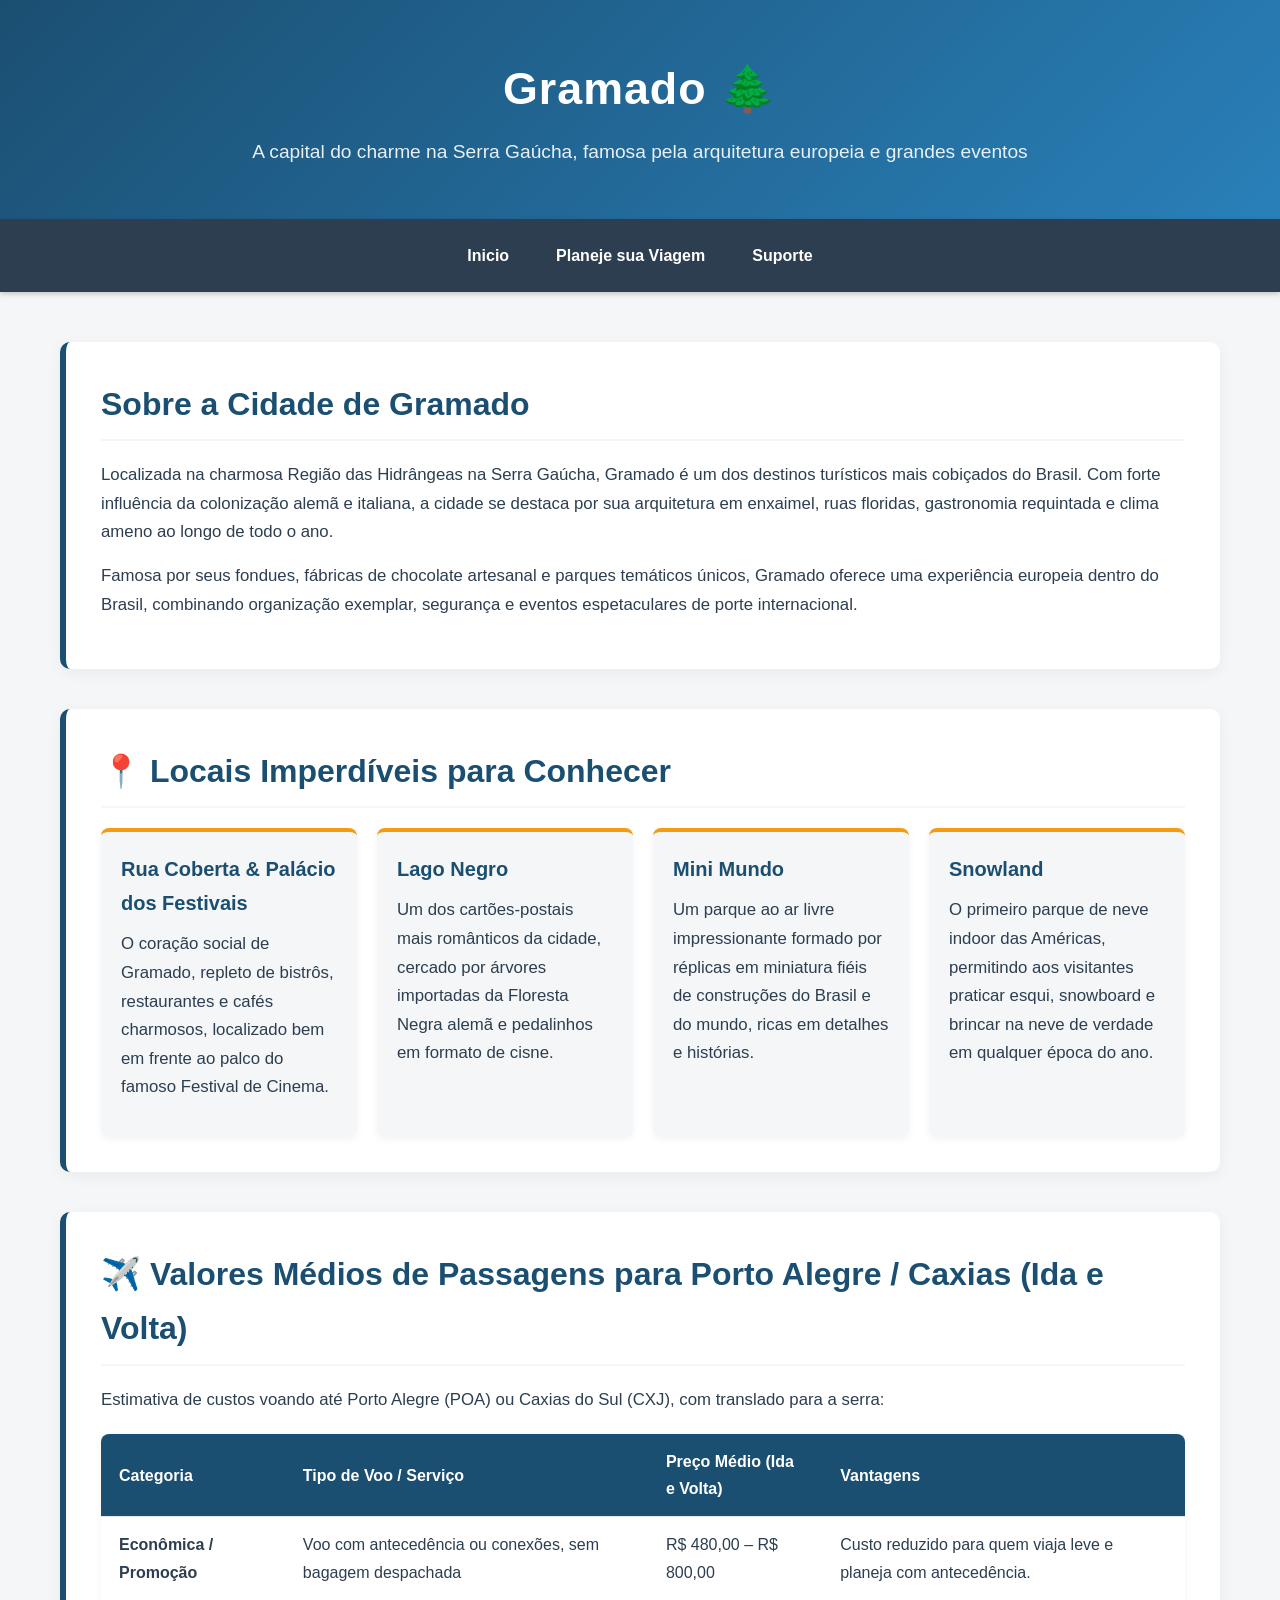
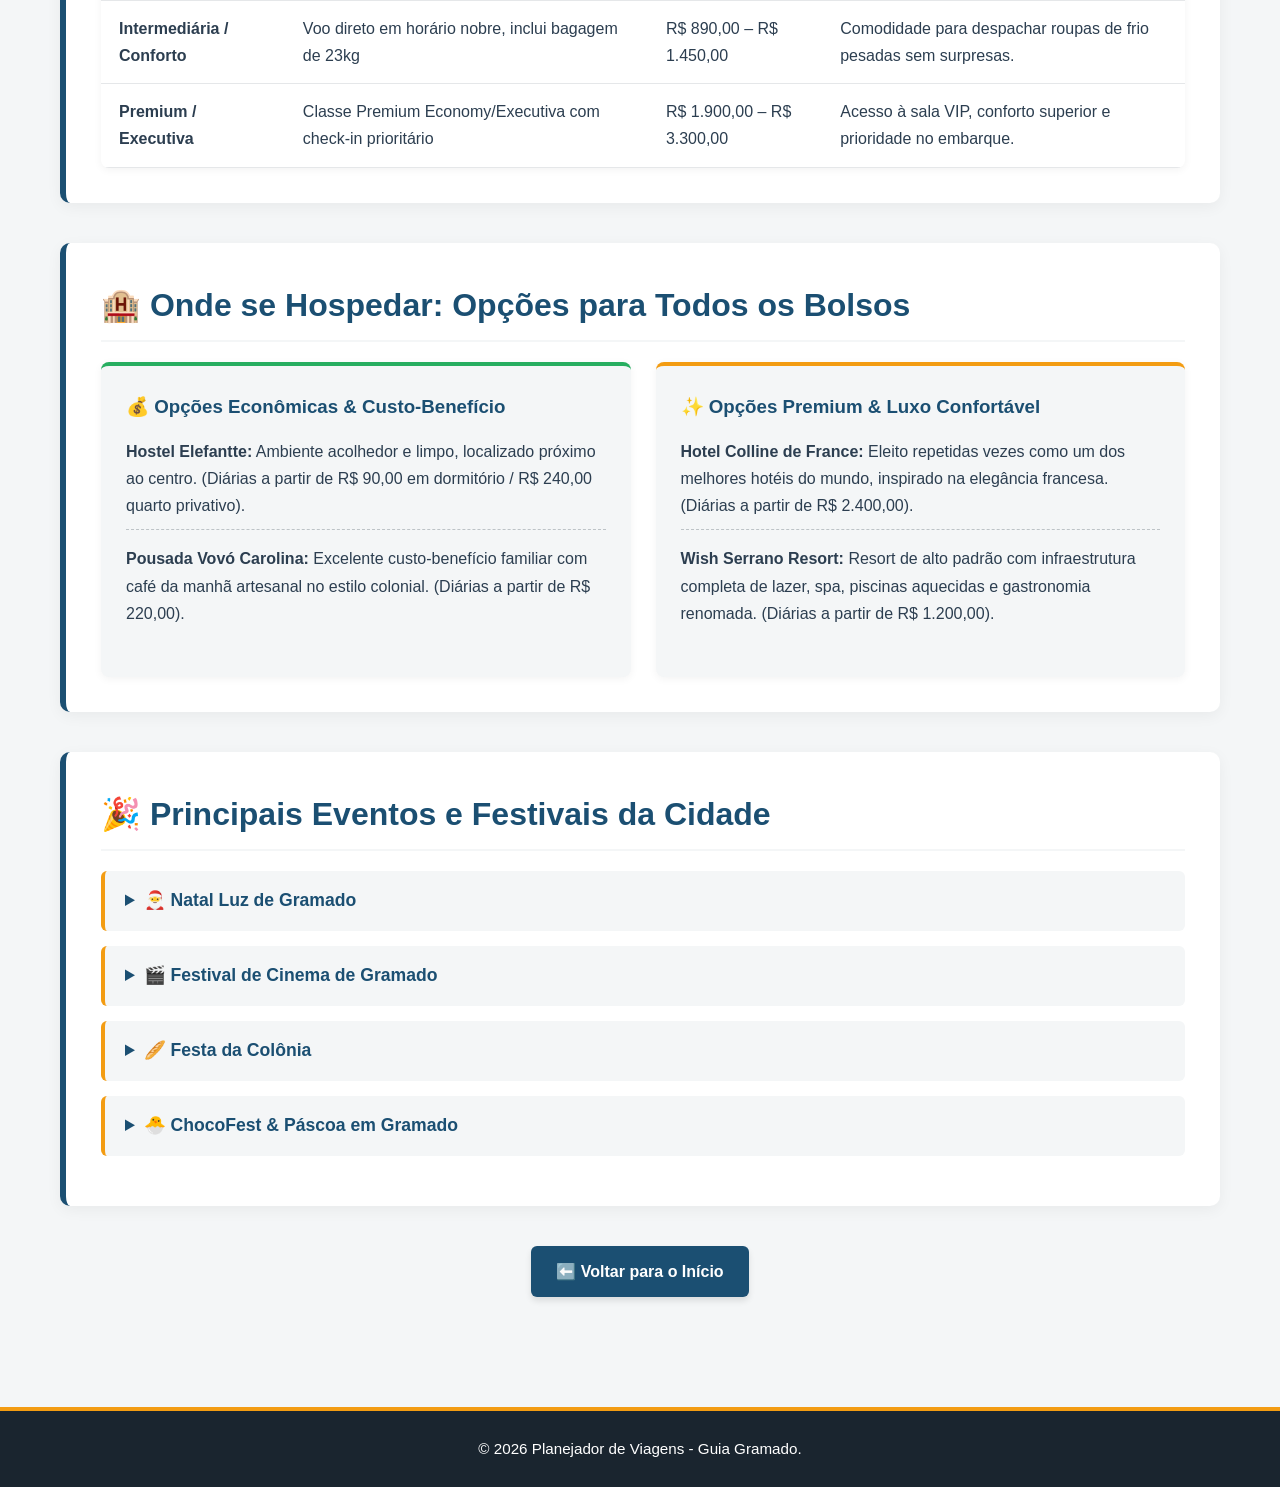
==== HTML/Gramado.html @ b94ad699 "começo" ====
<!DOCTYPE html>
<html lang="pt-br">

<head>
    <meta charset="UTF-8">
    <meta name="viewport" content="width=device-width, initial-scale=1.0">
    <title>Gramado - Planejador de Viagens</title>
    <!-- Link para o CSS exclusivo de Gramado -->
    <link rel="stylesheet" href="../CSS/Gramado.css">
</head>

<body>

    <!-- Cabeçalho Principal -->
    <header id="cabecalho">
        <h1>Gramado 🌲</h1>
        <p>A capital do charme na Serra Gaúcha, famosa pela arquitetura europeia e grandes eventos</p>
    </header>

    <!-- Menu de Navegação (Flexbox) -->
    <nav id="menu">
        <a href="index.html">Inicio</a>
        <a href="Planejamento.html">Planeje sua Viagem</a>
        <a href="Suporte.html">Suporte</a>
    </nav>

    <!-- Conteúdo Principal -->
    <main id="conteudo">

        <!-- 1. Sobre a Cidade -->
        <section class="secao-info">
            <h2>Sobre a Cidade de Gramado</h2>
            <p>Localizada na charmosa Região das Hidrângeas na Serra Gaúcha, Gramado é um dos destinos turísticos mais
                cobiçados do Brasil. Com forte influência da colonização alemã e italiana, a cidade se destaca por sua
                arquitetura em enxaimel, ruas floridas, gastronomia requintada e clima ameno ao longo de todo o ano.</p>
            <p>Famosa por seus fondues, fábricas de chocolate artesanal e parques temáticos únicos, Gramado oferece uma
                experiência europeia dentro do Brasil, combinando organização exemplar, segurança e eventos
                espetaculares de porte internacional.</p>
        </section>

        <!-- 2. Locais Imperdíveis para Visitar -->
        <section class="secao-info">
            <h2>📍 Locais Imperdíveis para Conhecer</h2>
            <div class="grid-locais">
                <article class="card-local">
                    <h3>Rua Coberta & Palácio dos Festivais</h3>
                    <p>O coração social de Gramado, repleto de bistrôs, restaurantes e cafés charmosos, localizado bem
                        em frente ao palco do famoso Festival de Cinema.</p>
                </article>

                <article class="card-local">
                    <h3>Lago Negro</h3>
                    <p>Um dos cartões-postais mais românticos da cidade, cercado por árvores importadas da Floresta
                        Negra alemã e pedalinhos em formato de cisne.</p>
                </article>

                <article class="card-local">
                    <h3>Mini Mundo</h3>
                    <p>Um parque ao ar livre impressionante formado por réplicas em miniatura fiéis de construções do
                        Brasil e do mundo, ricas em detalhes e histórias.</p>
                </article>

                <article class="card-local">
                    <h3>Snowland</h3>
                    <p>O primeiro parque de neve indoor das Américas, permitindo aos visitantes praticar esqui,
                        snowboard e brincar na neve de verdade em qualquer época do ano.</p>
                </article>
            </div>
        </section>

        <!-- 3. Valores Médios de Passagens (Tabela) -->
        <section class="secao-info">
            <h2>✈️ Valores Médios de Passagens para Porto Alegre / Caxias (Ida e Volta)</h2>
            <p>Estimativa de custos voando até Porto Alegre (POA) ou Caxias do Sul (CXJ), com translado para a serra:
            </p>

            <table class="tabela-precos">
                <thead>
                    <tr>
                        <th>Categoria</th>
                        <th>Tipo de Voo / Serviço</th>
                        <th>Preço Médio (Ida e Volta)</th>
                        <th>Vantagens</th>
                    </tr>
                </thead>
                <tbody>
                    <tr>
                        <td><strong>Econômica / Promoção</strong></td>
                        <td>Voo com antecedência ou conexões, sem bagagem despachada</td>
                        <td>R$ 480,00 – R$ 800,00</td>
                        <td>Custo reduzido para quem viaja leve e planeja com antecedência.</td>
                    </tr>
                    <tr>
                        <td><strong>Intermediária / Conforto</strong></td>
                        <td>Voo direto em horário nobre, inclui bagagem de 23kg</td>
                        <td>R$ 890,00 – R$ 1.450,00</td>
                        <td>Comodidade para despachar roupas de frio pesadas sem surpresas.</td>
                    </tr>
                    <tr>
                        <td><strong>Premium / Executiva</strong></td>
                        <td>Classe Premium Economy/Executiva com check-in prioritário</td>
                        <td>R$ 1.900,00 – R$ 3.300,00</td>
                        <td>Acesso à sala VIP, conforto superior e prioridade no embarque.</td>
                    </tr>
                </tbody>
            </table>
        </section>

        <!-- 4. Opções de Hospedagem -->
        <section class="secao-info">
            <h2>🏨 Onde se Hospedar: Opções para Todos os Bolsos</h2>

            <div class="hospedagens-container">
                <div class="box-hospedagem economica">
                    <h3>💰 Opções Econômicas & Custo-Benefício</h3>
                    <ul>
                        <li><strong>Hostel Elefantte:</strong> Ambiente acolhedor e limpo, localizado próximo ao centro.
                            (Diárias a partir de R$ 90,00 em dormitório / R$ 240,00 quarto privativo).</li>
                        <li><strong>Pousada Vovó Carolina:</strong> Excelente custo-benefício familiar com café da manhã
                            artesanal no estilo colonial. (Diárias a partir de R$ 220,00).</li>
                    </ul>
                </div>

                <div class="box-hospedagem luxo">
                    <h3>✨ Opções Premium & Luxo Confortável</h3>
                    <ul>
                        <li><strong>Hotel Colline de France:</strong> Eleito repetidas vezes como um dos melhores hotéis
                            do mundo, inspirado na elegância francesa. (Diárias a partir de R$ 2.400,00).</li>
                        <li><strong>Wish Serrano Resort:</strong> Resort de alto padrão com infraestrutura completa de
                            lazer, spa, piscinas aquecidas e gastronomia renomada. (Diárias a partir de R$ 1.200,00).
                        </li>
                    </ul>
                </div>
            </div>
        </section>

        <!-- 5. Eventos e Festivais em Gramado -->
        <section class="secao-info">
            <h2>🎉 Principais Eventos e Festivais da Cidade</h2>

            <details class="curiosidade-item">
                <summary>🎅 Natal Luz de Gramado</summary>
                <p>O maior evento natalino da América Latina. Durante os meses de fim de ano, a cidade se transforma com
                    desfiles cenográficos, acendimento das luzes, concertos e espetáculos flutuantes nos lagos.</p>
            </details>

            <details class="curiosidade-item">
                <summary>🎬 Festival de Cinema de Gramado</summary>
                <p>O mais prestigiado e tradicional festival audiovisual do país, realizado no Palácio dos Festivais,
                    reunindo celebridades e premiando os melhores filmes ibero-americanos com o cobiçado troféu Kikito.
                </p>
            </details>

            <details class="curiosidade-item">
                <summary>🥖 Festa da Colônia</summary>
                <p>Celebração cultural das origens de Gramado, onde agricultores e descendentes de imigrantes alemães,
                    italianos e gaúchos oferecem danças típicas, artesanato e pães e cucas assados na hora em fornos de
                    barro.</p>
            </details>

            <details class="curiosidade-item">
                <summary>🐣 ChocoFest & Páscoa em Gramado</summary>
                <p>Evento que transforma as avenidas em um universo lúdico de chocolate artesanal, com paradas de
                    coelhos, oficinas gastronômicas e decoração temática em cada esquina.</p>
            </details>
        </section>

          <!-- Botão de Retorno ao Início -->
        <div style="text-align: center; margin-top: 40px;">
            <a href="index.html" class="btn-voltar">⬅️ Voltar para o Início</a>
        </div>

    </main>

    <!-- Rodapé -->
    <footer id="rodape">
        <p>&copy; 2026 Planejador de Viagens - Guia Gramado.</p>
    </footer>

</body>

</html>
---- CSS/Gramado.css ----
/* =========================================
   VARIÁVEIS E CONFIGURAÇÕES GLOBAIS
   (Mesmo padrão visual da tela Index)
   ========================================= */
:root {
    --cor-primaria: #1B4F72;    /* Azul profundo */
    --cor-secundaria: #F39C12;  /* Laranja vibrante para destaque */
    --cor-fundo: #F4F6F7;       /* Cinza claro de fundo */
    --cor-card: #FFFFFF;        /* Branco puro para os cards */
    --cor-texto: #2C3E50;       /* Texto escuro para boa legibilidade */
    --fonte-principal: Arial, Verdana, sans-serif;
}

/* Reseta margens e aplica o Box Model (Aula 11) */
* {
    box-sizing: border-box;
    margin: 0;
    padding: 0;
}

body {
    font-family: var(--fonte-principal);
    background-color: var(--cor-fundo);
    color: var(--cor-texto);
    line-height: 1.7;
}

/* =========================================
   CABEÇALHO (HEADER)
   ========================================= */
#cabecalho {
    background: linear-gradient(135deg, #1B4F72, #2980B9);
    color: white;
    text-align: center;
    padding: 50px 20px;
    box-shadow: 0 4px 6px rgba(0, 0, 0, 0.1);
}

#cabecalho h1 {
    font-size: 2.8rem;
    margin-bottom: 10px;
    letter-spacing: 1px;
}

#cabecalho p {
    font-size: 1.2rem;
    opacity: 0.9;
}

/* =========================================
   MENU DE NAVEGAÇÃO (FLEXBOX - Aulas 15 e 18)
   ========================================= */
#menu {
    display: flex;
    justify-content: center;
    flex-wrap: wrap;
    background-color: #2C3E50;
    padding: 15px;
    gap: 15px;
    position: sticky;
    top: 0;
    z-index: 1000;
    box-shadow: 0 2px 5px rgba(0,0,0,0.2);
}

#menu a {
    color: white;
    text-decoration: none;
    font-weight: bold;
    padding: 8px 16px;
    border-radius: 4px;
    transition: background-color 0.3s, color 0.3s;
}

#menu a:hover {
    background-color: var(--cor-secundaria);
    color: #FFFFFF;
}

/* =========================================
   CONTEÚDO PRINCIPAL E SEÇÕES INFORMATIVAS
   ========================================= */
#conteudo {
    padding: 50px 20px;
    max-width: 1200px;
    margin: 0 auto;
}

.secao-info {
    background-color: var(--cor-card);
    padding: 35px;
    border-radius: 10px;
    box-shadow: 0 4px 15px rgba(0, 0, 0, 0.05);
    margin-bottom: 40px;
    border-left: 6px solid var(--cor-primaria);
}

.secao-info h2 {
    color: var(--cor-primaria);
    font-size: 2rem;
    margin-bottom: 20px;
    border-bottom: 2px solid var(--cor-fundo);
    padding-bottom: 8px;
}

.secao-info p {
    margin-bottom: 15px;
    font-size: 1.05rem;
}

/* =========================================
   GRID DE LOCAIS IMPERDÍVEIS (FLEXBOX)
   ========================================= */
.grid-locais {
    display: flex;
    gap: 20px;
    flex-wrap: wrap;
    margin-top: 20px;
}

.card-local {
    background: var(--cor-fundo);
    padding: 20px;
    border-radius: 8px;
    flex: 1;
    min-width: 250px;
    border-top: 4px solid var(--cor-secundaria);
    box-shadow: 0 2px 8px rgba(0,0,0,0.05);
    transition: transform 0.3s ease, box-shadow 0.3s ease;
}

.card-local:hover {
    transform: translateY(-5px);
    box-shadow: 0 5px 15px rgba(0,0,0,0.1);
}

.card-local h3 {
    color: var(--cor-primaria);
    margin-bottom: 10px;
    font-size: 1.25rem;
}

/* =========================================
   TABELA DE PASSAGENS AÉREAS
   ========================================= */
.tabela-precos {
    width: 100%;
    border-collapse: collapse;
    margin-top: 20px;
    background-color: var(--cor-card);
    border-radius: 8px;
    overflow: hidden;
    box-shadow: 0 2px 8px rgba(0,0,0,0.05);
}

.tabela-precos th, 
.tabela-precos td {
    padding: 14px 18px;
    text-align: left;
    border-bottom: 1px solid #E5E7E9;
}

.tabela-precos th {
    background-color: var(--cor-primaria);
    color: white;
    font-size: 1rem;
}

.tabela-precos tbody tr:hover {
    background-color: #F2F4F4;
}

/* =========================================
   CONTAINER DE HOSPEDAGENS (FLEXBOX)
   ========================================= */
.hospedagens-container {
    display: flex;
    gap: 25px;
    flex-wrap: wrap;
    margin-top: 20px;
}

.box-hospedagem {
    flex: 1;
    min-width: 300px;
    padding: 25px;
    border-radius: 8px;
    background-color: var(--cor-fundo);
    box-shadow: 0 2px 8px rgba(0,0,0,0.05);
}

.box-hospedagem.economica {
    border-top: 4px solid #27AE60; /* Verde indicando economia */
}

.box-hospedagem.luxo {
    border-top: 4px solid var(--cor-secundaria); /* Laranja indicando luxo */
}

.box-hospedagem h3 {
    color: var(--cor-primaria);
    margin-bottom: 15px;
}

.box-hospedagem ul {
    list-style: none;
}

.box-hospedagem li {
    margin-bottom: 15px;
    padding-bottom: 10px;
    border-bottom: 1px dashed #BDC3C7;
}

.box-hospedagem li:last-child {
    border-bottom: none;
}

/* =========================================
   EVENTOS E FESTIVAIS INTERATIVOS (<details>/<summary>)
   ========================================= */
.curiosidade-item {
    background-color: var(--cor-fundo);
    padding: 15px 20px;
    border-radius: 6px;
    margin-bottom: 15px;
    cursor: pointer;
    border-left: 4px solid var(--cor-secundaria);
    transition: background-color 0.3s ease, border-color 0.3s ease;
}

.curiosidade-item:hover {
    background-color: #EAEDED;
    border-left-color: var(--cor-primaria);
}

.curiosidade-item summary {
    font-weight: bold;
    color: var(--cor-primaria);
    font-size: 1.1rem;
    outline: none;
}

.curiosidade-item p {
    margin-top: 10px;
    margin-bottom: 0;
    color: #555;
}

/* =========================================
   BOTÃO DE VOLTAR AO INÍCIO
   ========================================= */
.btn-voltar {
    display: inline-block;
    background-color: var(--cor-primaria);
    color: white;
    text-decoration: none;
    font-weight: bold;
    padding: 12px 25px;
    border-radius: 6px;
    box-shadow: 0 4px 6px rgba(0, 0, 0, 0.1);
    transition: background-color 0.3s, transform 0.2s;
}

.btn-voltar:hover {
    background-color: var(--cor-secundaria);
    color: #FFFFFF;
    transform: translateY(-2px);
}

/* =========================================
   RODAPÉ (FOOTER)
   ========================================= */
#rodape {
    background-color: #1A252F;
    color: white;
    text-align: center;
    padding: 25px;
    margin-top: 60px;
    font-size: 0.95rem;
    border-top: 4px solid var(--cor-secundaria);
}
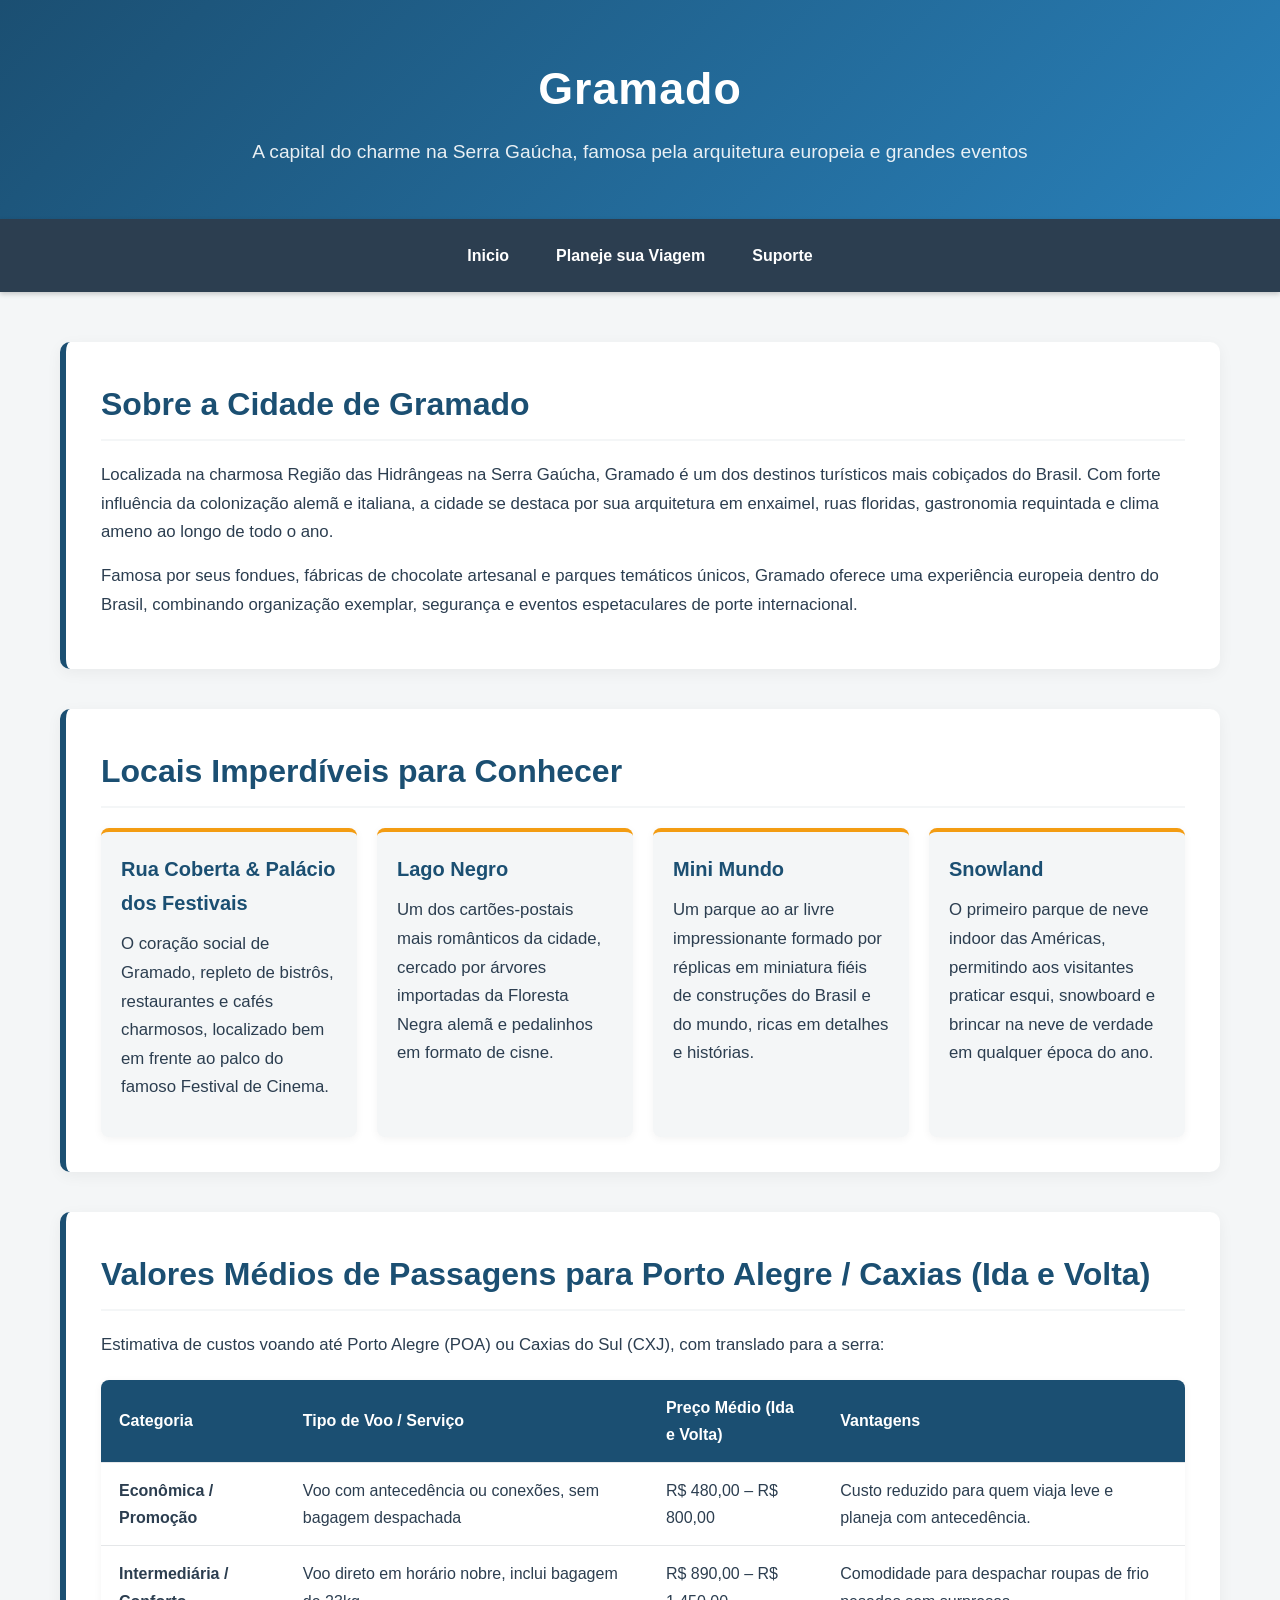
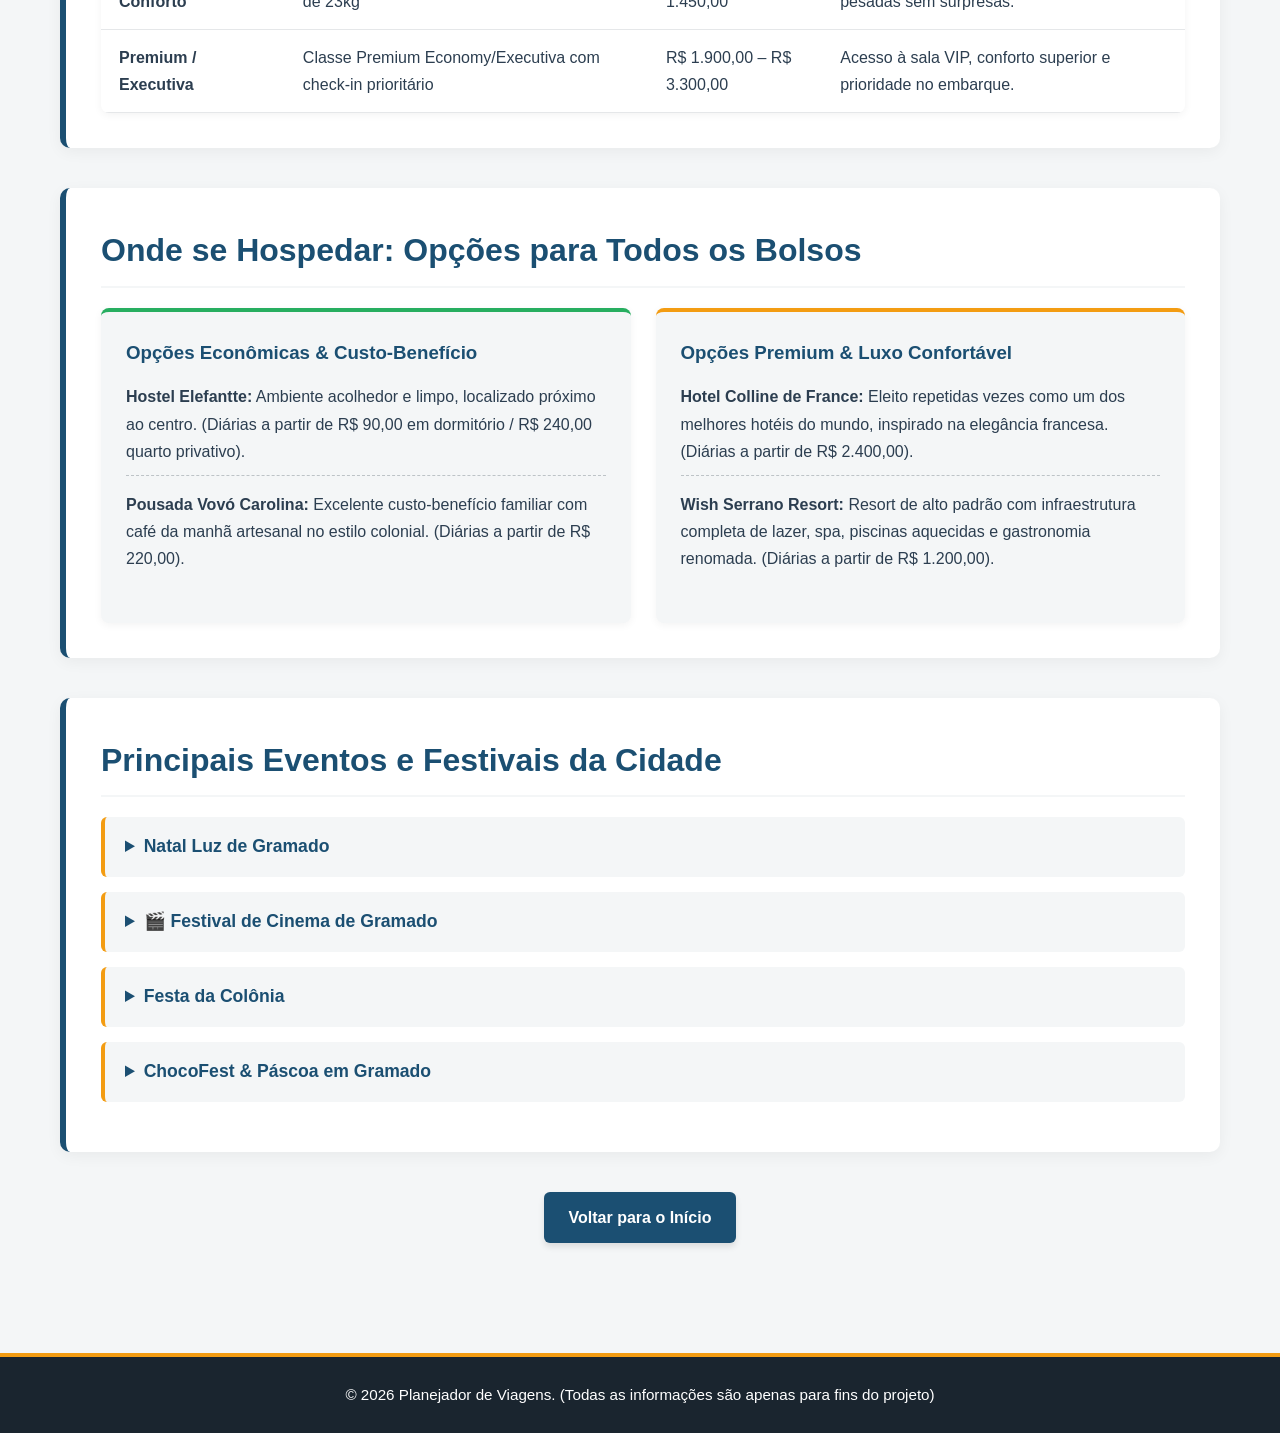
==== commit 6509e1cd: "quase lá" ====
--- a/HTML/Gramado.html
+++ b/HTML/Gramado.html
@@ -13,13 +13,13 @@
 
     <!-- Cabeçalho Principal -->
     <header id="cabecalho">
-        <h1>Gramado 🌲</h1>
+        <h1>Gramado</h1>
         <p>A capital do charme na Serra Gaúcha, famosa pela arquitetura europeia e grandes eventos</p>
     </header>
 
     <!-- Menu de Navegação (Flexbox) -->
     <nav id="menu">
-        <a href="index.html">Inicio</a>
+        <a href="../index.html">Inicio</a>
         <a href="Planejamento.html">Planeje sua Viagem</a>
         <a href="Suporte.html">Suporte</a>
     </nav>
@@ -40,7 +40,7 @@
 
         <!-- 2. Locais Imperdíveis para Visitar -->
         <section class="secao-info">
-            <h2>📍 Locais Imperdíveis para Conhecer</h2>
+            <h2> Locais Imperdíveis para Conhecer</h2>
             <div class="grid-locais">
                 <article class="card-local">
                     <h3>Rua Coberta & Palácio dos Festivais</h3>
@@ -70,7 +70,7 @@
 
         <!-- 3. Valores Médios de Passagens (Tabela) -->
         <section class="secao-info">
-            <h2>✈️ Valores Médios de Passagens para Porto Alegre / Caxias (Ida e Volta)</h2>
+            <h2> Valores Médios de Passagens para Porto Alegre / Caxias (Ida e Volta)</h2>
             <p>Estimativa de custos voando até Porto Alegre (POA) ou Caxias do Sul (CXJ), com translado para a serra:
             </p>
 
@@ -108,11 +108,11 @@
 
         <!-- 4. Opções de Hospedagem -->
         <section class="secao-info">
-            <h2>🏨 Onde se Hospedar: Opções para Todos os Bolsos</h2>
+            <h2> Onde se Hospedar: Opções para Todos os Bolsos</h2>
 
             <div class="hospedagens-container">
                 <div class="box-hospedagem economica">
-                    <h3>💰 Opções Econômicas & Custo-Benefício</h3>
+                    <h3> Opções Econômicas & Custo-Benefício</h3>
                     <ul>
                         <li><strong>Hostel Elefantte:</strong> Ambiente acolhedor e limpo, localizado próximo ao centro.
                             (Diárias a partir de R$ 90,00 em dormitório / R$ 240,00 quarto privativo).</li>
@@ -122,7 +122,7 @@
                 </div>
 
                 <div class="box-hospedagem luxo">
-                    <h3>✨ Opções Premium & Luxo Confortável</h3>
+                    <h3> Opções Premium & Luxo Confortável</h3>
                     <ul>
                         <li><strong>Hotel Colline de France:</strong> Eleito repetidas vezes como um dos melhores hotéis
                             do mundo, inspirado na elegância francesa. (Diárias a partir de R$ 2.400,00).</li>
@@ -136,10 +136,10 @@
 
         <!-- 5. Eventos e Festivais em Gramado -->
         <section class="secao-info">
-            <h2>🎉 Principais Eventos e Festivais da Cidade</h2>
+            <h2> Principais Eventos e Festivais da Cidade</h2>
 
             <details class="curiosidade-item">
-                <summary>🎅 Natal Luz de Gramado</summary>
+                <summary> Natal Luz de Gramado</summary>
                 <p>O maior evento natalino da América Latina. Durante os meses de fim de ano, a cidade se transforma com
                     desfiles cenográficos, acendimento das luzes, concertos e espetáculos flutuantes nos lagos.</p>
             </details>
@@ -152,29 +152,29 @@
             </details>
 
             <details class="curiosidade-item">
-                <summary>🥖 Festa da Colônia</summary>
+                <summary> Festa da Colônia</summary>
                 <p>Celebração cultural das origens de Gramado, onde agricultores e descendentes de imigrantes alemães,
                     italianos e gaúchos oferecem danças típicas, artesanato e pães e cucas assados na hora em fornos de
                     barro.</p>
             </details>
 
             <details class="curiosidade-item">
-                <summary>🐣 ChocoFest & Páscoa em Gramado</summary>
+                <summary> ChocoFest & Páscoa em Gramado</summary>
                 <p>Evento que transforma as avenidas em um universo lúdico de chocolate artesanal, com paradas de
                     coelhos, oficinas gastronômicas e decoração temática em cada esquina.</p>
             </details>
         </section>
 
-          <!-- Botão de Retorno ao Início -->
-        <div style="text-align: center; margin-top: 40px;">
-            <a href="index.html" class="btn-voltar">⬅️ Voltar para o Início</a>
+        <!-- Botão de Retorno ao Início -->
+        <div class="container-voltar">
+            <a href="../index.html" class="btn-voltar"> Voltar para o Início</a>
         </div>
 
     </main>
 
     <!-- Rodapé -->
     <footer id="rodape">
-        <p>&copy; 2026 Planejador de Viagens - Guia Gramado.</p>
+        <p>&copy; 2026 Planejador de Viagens. (Todas as informações são apenas para fins do projeto)</p>
     </footer>
 
 </body>
--- a/CSS/Gramado.css
+++ b/CSS/Gramado.css
@@ -268,6 +268,11 @@
     transform: translateY(-2px);
 }
 
+.container-voltar {
+    text-align: center;
+    margin-top: 40px;
+}
+
 /* =========================================
    RODAPÉ (FOOTER)
    ========================================= */
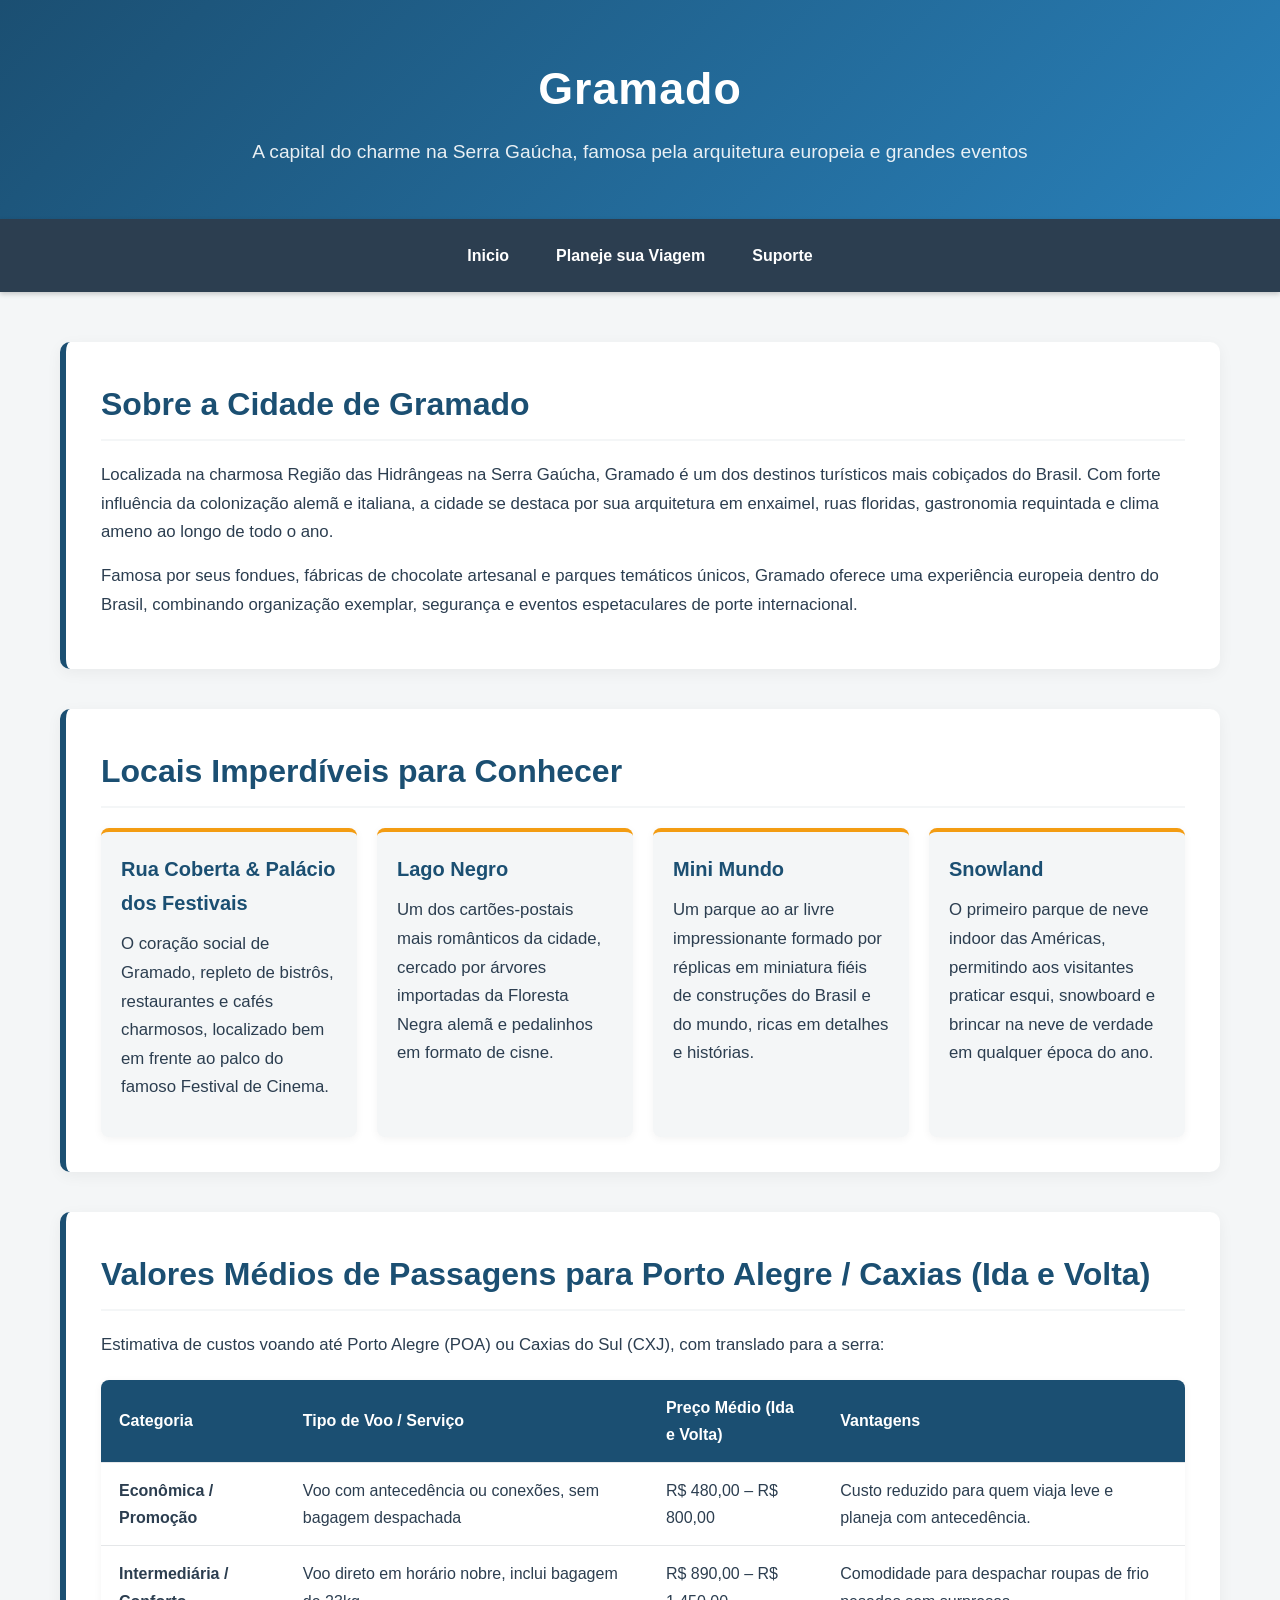
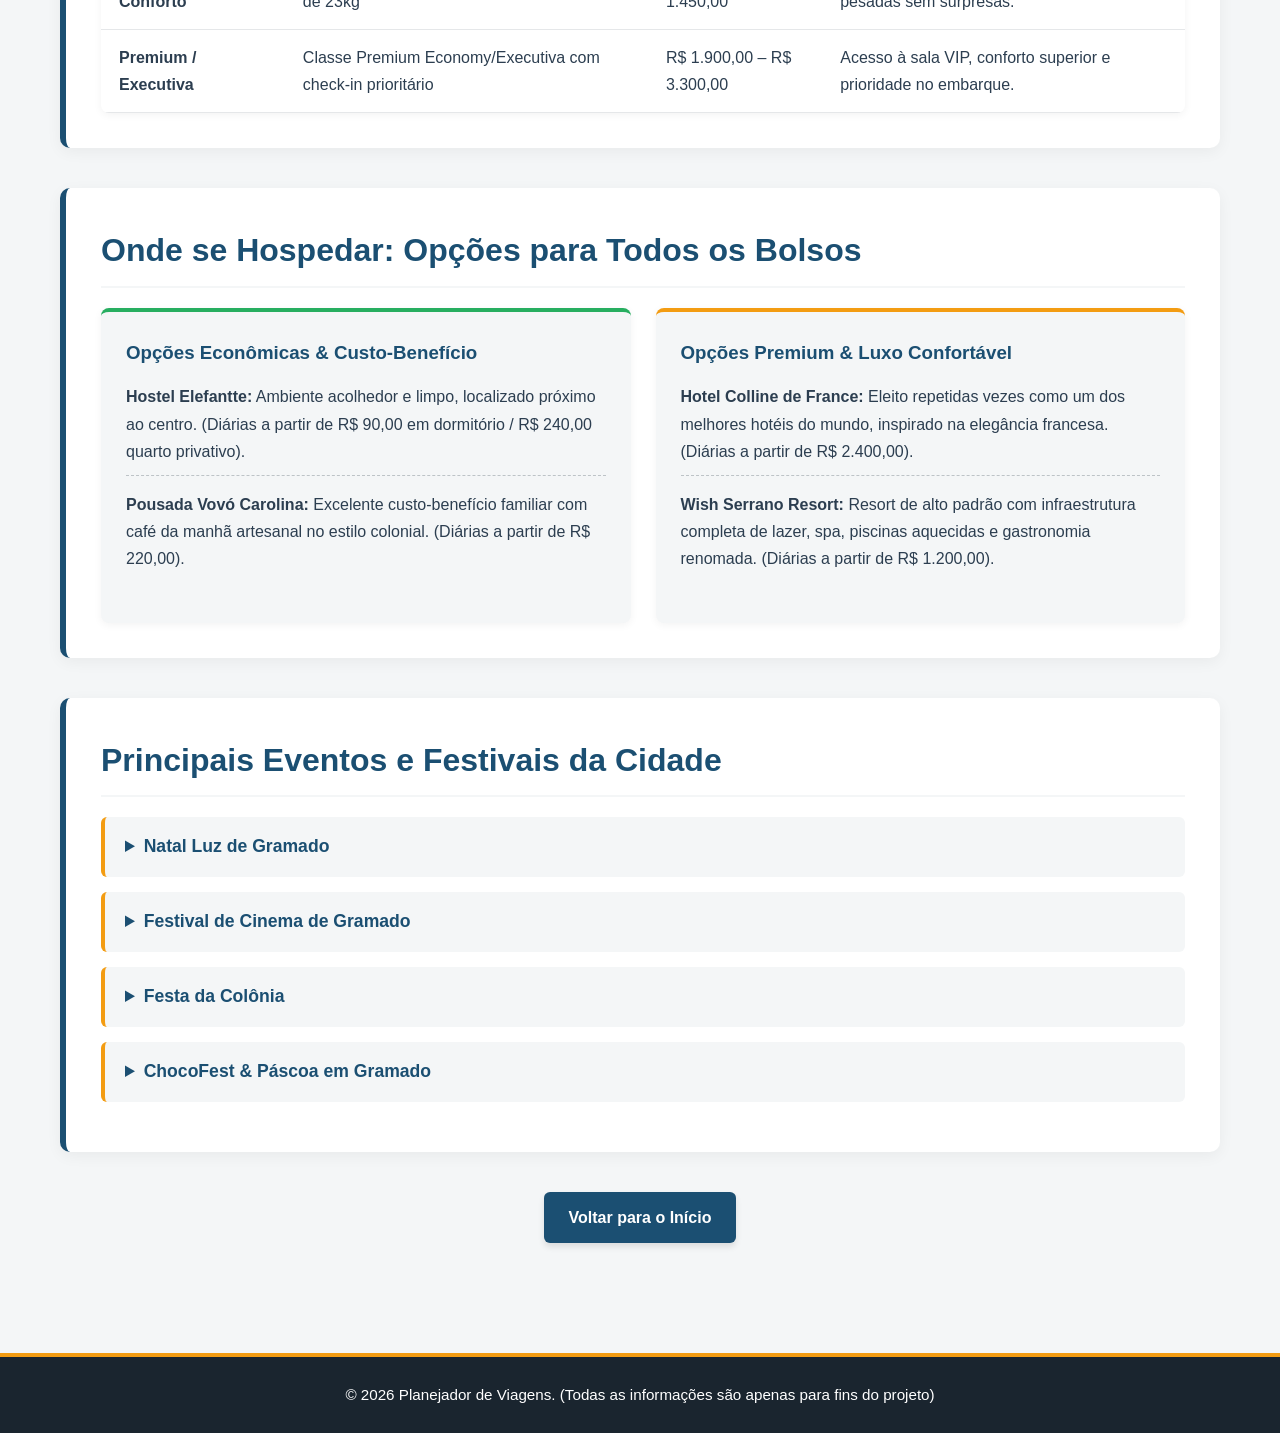
==== commit d6362c6d: "deu certo eu acho" ====
--- a/HTML/Gramado.html
+++ b/HTML/Gramado.html
@@ -140,12 +140,14 @@
 
             <details class="curiosidade-item">
                 <summary> Natal Luz de Gramado</summary>
+                <img src="../imagens/natal_gramado.jpg" width="600" alt="Natal Luz de Gramado">
                 <p>O maior evento natalino da América Latina. Durante os meses de fim de ano, a cidade se transforma com
                     desfiles cenográficos, acendimento das luzes, concertos e espetáculos flutuantes nos lagos.</p>
             </details>
 
             <details class="curiosidade-item">
-                <summary>🎬 Festival de Cinema de Gramado</summary>
+                <summary> Festival de Cinema de Gramado</summary>
+                <img src="../imagens/cine_gramado.jpg" alt="Festival de Cinema de Gramado">
                 <p>O mais prestigiado e tradicional festival audiovisual do país, realizado no Palácio dos Festivais,
                     reunindo celebridades e premiando os melhores filmes ibero-americanos com o cobiçado troféu Kikito.
                 </p>
@@ -153,6 +155,7 @@
 
             <details class="curiosidade-item">
                 <summary> Festa da Colônia</summary>
+                <img src="../imagens/colonia.jpg" width="600" alt="Festa da Colônia">
                 <p>Celebração cultural das origens de Gramado, onde agricultores e descendentes de imigrantes alemães,
                     italianos e gaúchos oferecem danças típicas, artesanato e pães e cucas assados na hora em fornos de
                     barro.</p>
@@ -160,6 +163,7 @@
 
             <details class="curiosidade-item">
                 <summary> ChocoFest & Páscoa em Gramado</summary>
+                <img src="../imagens/chocofest.jpg" width="600" alt="ChocoFest & Páscoa em Gramado">
                 <p>Evento que transforma as avenidas em um universo lúdico de chocolate artesanal, com paradas de
                     coelhos, oficinas gastronômicas e decoração temática em cada esquina.</p>
             </details>
